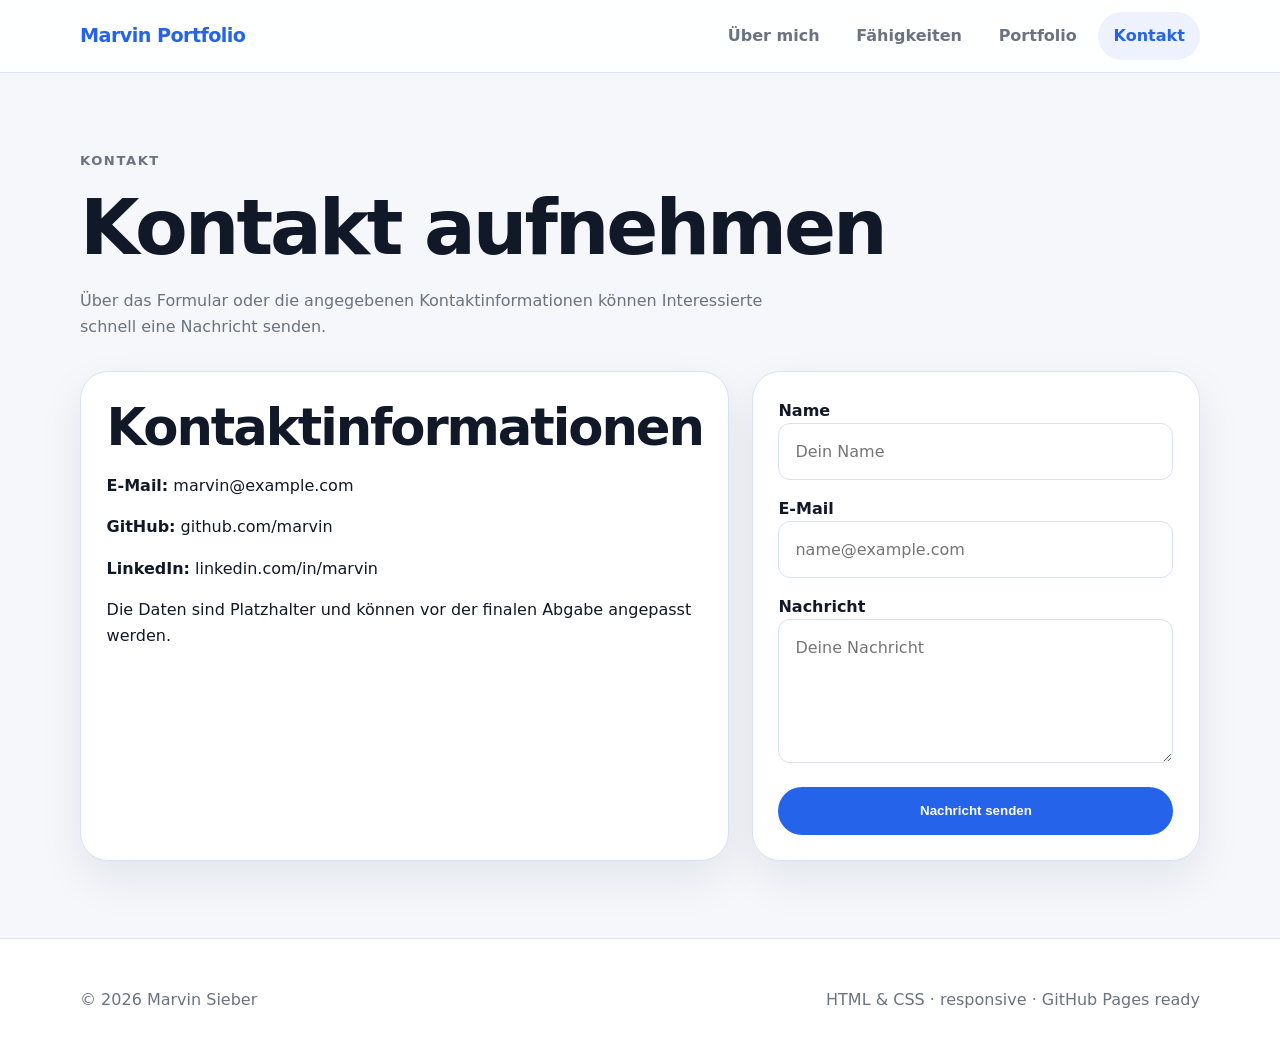
==== contact.html @ 94d1c649 "Initial Commit For Pages" ====
<!DOCTYPE html>
<html lang="de">
<head>
	<meta charset="UTF-8">
	<meta name="viewport" content="width=device-width, initial-scale=1.0">
	<title>Kontakt | Marvin Portfolio</title>
	<meta name="description" content="Persönliche Portfolio-Website mit Über mich, Fähigkeiten, Portfolio und Kontakt.">
	<link rel="stylesheet" href="css/styles.css">
</head>
<body>
	<a class="skip-link" href="#main">Zum Inhalt springen</a>
	<header class="site-header">
		<div class="nav">
			
<a class="logo" href="index.html">Marvin Portfolio</a>
<button class="nav__toggle" type="button">Menü</button>
<nav class="nav__links" aria-label="Hauptnavigation">
	<a href="index.html" >Über mich</a>
	<a href="skills.html" >Fähigkeiten</a>
	<a href="portfolio.html" >Portfolio</a>
	<a href="contact.html" aria-current="page">Kontakt</a>
</nav>

		</div>
	</header>

	<main id="main">

		<section class="section">
			<div class="container">
				<div class="section-head">
					<p class="eyebrow">Kontakt</p>
					<h1>Kontakt aufnehmen</h1>
					<p>
						Über das Formular oder die angegebenen Kontaktinformationen können Interessierte
						schnell eine Nachricht senden.
					</p>
				</div>

				<div class="contact-layout">
					<aside class="contact-card">
						<h2>Kontaktinformationen</h2>
						<p><strong>E-Mail:</strong> marvin@example.com</p>
						<p><strong>GitHub:</strong> github.com/marvin</p>
						<p><strong>LinkedIn:</strong> linkedin.com/in/marvin</p>
						<p>
							Die Daten sind Platzhalter und können vor der finalen Abgabe angepasst werden.
						</p>
					</aside>

					<form class="contact-card form" action="#" method="post">
						<div>
							<label for="name">Name</label>
							<input class="input" id="name" name="name" type="text" placeholder="Dein Name" required>
						</div>
						<div>
							<label for="email">E-Mail</label>
							<input class="input" id="email" name="email" type="email" placeholder="name@example.com" required>
						</div>
						<div>
							<label for="message">Nachricht</label>
							<textarea class="input" id="message" name="message" placeholder="Deine Nachricht" required></textarea>
						</div>
						<button class="button button--primary" type="submit">Nachricht senden</button>
					</form>
				</div>
			</div>
		</section>

	</main>

	<footer class="footer">
		<div class="footer__inner">
			<p>© 2026 Marvin Sieber</p>
			<p>HTML & CSS · responsive · GitHub Pages ready</p>
		</div>
	</footer>
</body>
</html>
---- css/styles.css ----
:root {
	--color-bg: #f5f7fb;
	--color-surface: #ffffff;
	--color-surface-soft: #eef2ff;
	--color-primary: #2563eb;
	--color-secondary: #14b8a6;
	--color-text: #111827;
	--color-muted: #6b7280;
	--color-border: #d9e2ef;
	--shadow-soft: 0 18px 45px rgba(15, 23, 42, 0.08);
	--radius-lg: 28px;
	--radius-md: 18px;
	--radius-sm: 12px;
	--max-width: 1120px;
	--space-page: clamp(1rem, 2vw, 2rem);
	--font-main: system-ui, -apple-system, BlinkMacSystemFont, "Segoe UI", sans-serif;
}

* {
	box-sizing: border-box;
}

html {
	font-size: 100%;
	scroll-behavior: smooth;
}

body {
	margin: 0;
	background: var(--color-bg);
	color: var(--color-text);
	font-family: var(--font-main);
	line-height: 1.6;
}

img,
video {
	max-width: 100%;
	height: auto;
	display: block;
}

a {
	color: inherit;
	text-decoration: none;
}

.skip-link {
	position: absolute;
	left: 1rem;
	top: -4rem;
	background: var(--color-text);
	color: white;
	padding: 0.75rem 1rem;
	border-radius: var(--radius-sm);
	z-index: 999;
}

.skip-link:focus {
	top: 1rem;
}

.site-header {
	position: sticky;
	top: 0;
	z-index: 20;
	background: rgba(255, 255, 255, 0.9);
	backdrop-filter: blur(14px);
	border-bottom: 1px solid var(--color-border);
}

.nav {
	width: min(var(--max-width), calc(100% - 2 * var(--space-page)));
	margin: 0 auto;
	min-height: 4.5rem;
	display: flex;
	align-items: center;
	justify-content: space-between;
	gap: 1rem;
}

.logo {
	font-weight: 800;
	font-size: 1.2rem;
	color: var(--color-primary);
	letter-spacing: -0.03em;
}

.nav__toggle {
	display: none;
	border: 0;
	background: var(--color-primary);
	color: white;
	border-radius: 999px;
	padding: 0.7rem 1rem;
	font: inherit;
	font-weight: 700;
	cursor: pointer;
}

.nav__links {
	display: flex;
	align-items: center;
	gap: 0.4rem;
	flex-wrap: wrap;
}

.nav__links a {
	padding: 0.7rem 0.95rem;
	border-radius: 999px;
	color: var(--color-muted);
	font-weight: 650;
}

.nav__links a:hover,
.nav__links a[aria-current="page"] {
	background: var(--color-surface-soft);
	color: var(--color-primary);
}

.container {
	width: min(var(--max-width), calc(100% - 2 * var(--space-page)));
	margin: 0 auto;
}

.section {
	padding: clamp(2.5rem, 6vw, 5rem) 0;
}

.hero {
	padding: clamp(3rem, 7vw, 6rem) 0;
}

.hero__grid {
	display: grid;
	grid-template-columns: 1.15fr 0.85fr;
	gap: clamp(2rem, 5vw, 4rem);
	align-items: center;
}

.eyebrow {
	margin: 0 0 0.8rem;
	color: var(--color-secondary);
	text-transform: uppercase;
	letter-spacing: 0.12em;
	font-size: 0.82rem;
	font-weight: 800;
}

h1,
h2,
h3 {
	line-height: 1.15;
	letter-spacing: -0.04em;
	margin: 0;
}

h1 {
	font-size: clamp(2.4rem, 6vw, 4.8rem);
}

h2 {
	font-size: clamp(2rem, 4vw, 3.2rem);
}

h3 {
	font-size: clamp(1.25rem, 2vw, 1.6rem);
}

.lead {
	font-size: clamp(1.05rem, 2vw, 1.25rem);
	color: var(--color-muted);
	margin: 1.3rem 0 0;
	max-width: 64ch;
}

.actions {
	display: flex;
	flex-wrap: wrap;
	gap: 0.9rem;
	margin-top: 2rem;
}

.button {
	display: inline-flex;
	align-items: center;
	justify-content: center;
	border-radius: 999px;
	padding: 0.9rem 1.2rem;
	font-weight: 800;
	border: 2px solid transparent;
	cursor: pointer;
}

.button--primary {
	background: var(--color-primary);
	color: white;
}

.button--secondary {
	background: white;
	color: var(--color-primary);
	border-color: var(--color-border);
}

.hero-card,
.card,
.project-card,
.contact-card,
.media-card {
	background: var(--color-surface);
	border: 1px solid var(--color-border);
	border-radius: var(--radius-lg);
	box-shadow: var(--shadow-soft);
}

.hero-card {
	padding: clamp(1rem, 3vw, 1.6rem);
}

.hero-card img {
	border-radius: calc(var(--radius-lg) - 0.5rem);
	background: var(--color-surface-soft);
}

.stats {
	display: grid;
	grid-template-columns: repeat(3, 1fr);
	gap: 1rem;
	margin-top: 1rem;
}

.stat {
	background: var(--color-surface-soft);
	border-radius: var(--radius-md);
	padding: 1rem;
	text-align: center;
}

.stat strong {
	display: block;
	font-size: 1.4rem;
	color: var(--color-primary);
}

.section-head {
	margin-bottom: 2rem;
}

.section-head p {
	max-width: 70ch;
	color: var(--color-muted);
}

.grid {
	display: grid;
	gap: 1.2rem;
}

.grid--2 {
	grid-template-columns: repeat(2, minmax(0, 1fr));
}

.grid--3 {
	grid-template-columns: repeat(3, minmax(0, 1fr));
}

.card {
	padding: clamp(1.2rem, 2vw, 1.6rem);
}

.card__icon {
	width: 3rem;
	height: 3rem;
	border-radius: 1rem;
	display: grid;
	place-items: center;
	background: var(--color-surface-soft);
	color: var(--color-primary);
	font-weight: 900;
	margin-bottom: 1rem;
}

.skill-list {
	list-style: none;
	padding: 0;
	margin: 1rem 0 0;
	display: grid;
	gap: 0.9rem;
}

.skill-list li {
	display: grid;
	gap: 0.35rem;
}

.skill-top {
	display: flex;
	justify-content: space-between;
	gap: 1rem;
	font-weight: 750;
}

.skill-bar {
	height: 0.7rem;
	background: #e5e7eb;
	border-radius: 999px;
	overflow: hidden;
}

.skill-bar span {
	display: block;
	height: 100%;
	background: linear-gradient(90deg, var(--color-primary), var(--color-secondary));
	border-radius: inherit;
}

.project-card {
	overflow: hidden;
}

.project-card__body {
	padding: 1.3rem;
}

.project-card img {
	aspect-ratio: 3 / 2;
	width: 100%;
	object-fit: cover;
	background: var(--color-surface-soft);
}

.tags {
	display: flex;
	flex-wrap: wrap;
	gap: 0.5rem;
	margin-top: 1rem;
}

.tag {
	background: var(--color-surface-soft);
	color: var(--color-primary);
	border-radius: 999px;
	padding: 0.35rem 0.65rem;
	font-size: 0.88rem;
	font-weight: 750;
}

.contact-layout {
	display: grid;
	grid-template-columns: 0.9fr 1.1fr;
	gap: 1.4rem;
}

.contact-card {
	padding: clamp(1.2rem, 2vw, 1.8rem);
}

.form {
	display: grid;
	gap: 1rem;
}

.form label {
	font-weight: 750;
}

.input {
	width: 100%;
	border: 1px solid var(--color-border);
	border-radius: var(--radius-sm);
	padding: 0.9rem 1rem;
	font: inherit;
	background: white;
}

textarea.input {
	min-height: 9rem;
	resize: vertical;
}

.media-card {
	overflow: hidden;
}

.video-placeholder {
	min-height: 18rem;
	display: grid;
	place-items: center;
	background:
		linear-gradient(135deg, rgba(37, 99, 235, 0.84), rgba(20, 184, 166, 0.84)),
		radial-gradient(circle at top left, #ffffff 0, transparent 35%);
	color: white;
	text-align: center;
	padding: 2rem;
}

.video-placeholder strong {
	display: block;
	font-size: 1.5rem;
}

.footer {
	border-top: 1px solid var(--color-border);
	padding: 2rem 0;
	color: var(--color-muted);
	background: white;
}

.footer__inner {
	width: min(var(--max-width), calc(100% - 2 * var(--space-page)));
	margin: 0 auto;
	display: flex;
	justify-content: space-between;
	gap: 1rem;
	flex-wrap: wrap;
}

@media (max-width: 820px) {
	.nav {
		align-items: flex-start;
		padding: 0.85rem 0;
		flex-direction: column;
	}

	.nav__toggle {
		display: inline-flex;
	}

	.nav__links {
		width: 100%;
		display: none;
		flex-direction: column;
		align-items: stretch;
	}

	.nav__links a {
		background: var(--color-surface-soft);
	}

	.nav:focus-within .nav__links,
	.nav:hover .nav__links {
		display: flex;
	}

	.hero__grid,
	.grid--2,
	.grid--3,
	.contact-layout {
		grid-template-columns: 1fr;
	}

	.stats {
		grid-template-columns: 1fr;
	}
}
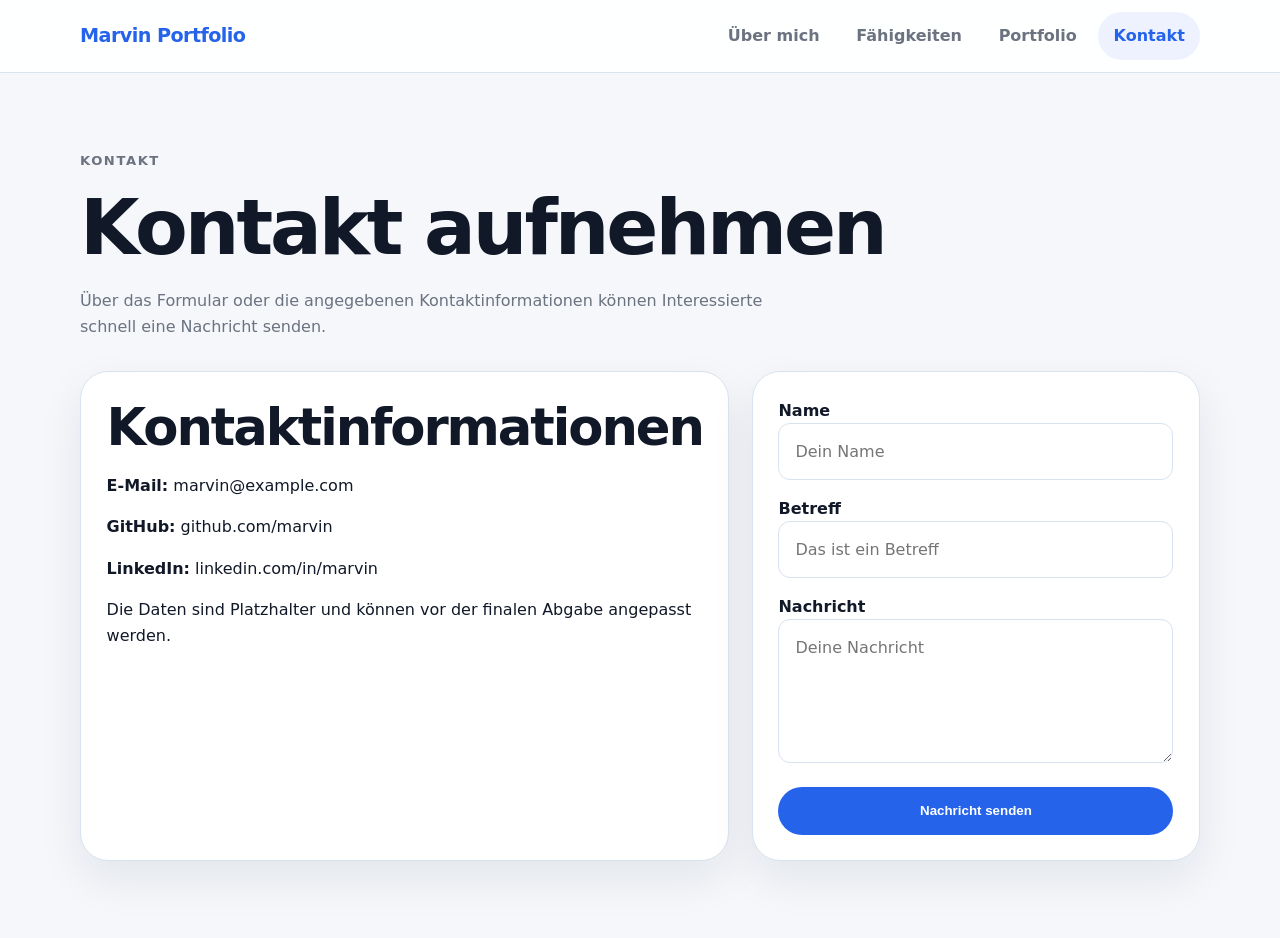
==== commit 8ee7d8e8: "Adding send_message.js" ====
--- a/contact.html
+++ b/contact.html
@@ -54,14 +54,15 @@
 							<input class="input" id="name" name="name" type="text" placeholder="Dein Name" required>
 						</div>
 						<div>
-							<label for="email">E-Mail</label>
-							<input class="input" id="email" name="email" type="email" placeholder="name@example.com" required>
+							<label for="subject">Betreff</label>
+							<input class="input" id="subject" name="subject" type="text" placeholder="Das ist ein Betreff" required>
 						</div>
 						<div>
 							<label for="message">Nachricht</label>
 							<textarea class="input" id="message" name="message" placeholder="Deine Nachricht" required></textarea>
 						</div>
-						<button class="button button--primary" type="submit">Nachricht senden</button>
+						<button class="button button--primary" type="submit" id="send-message">Nachricht senden</button>
+						<script src="send_message.js"/>
 					</form>
 				</div>
 			</div>
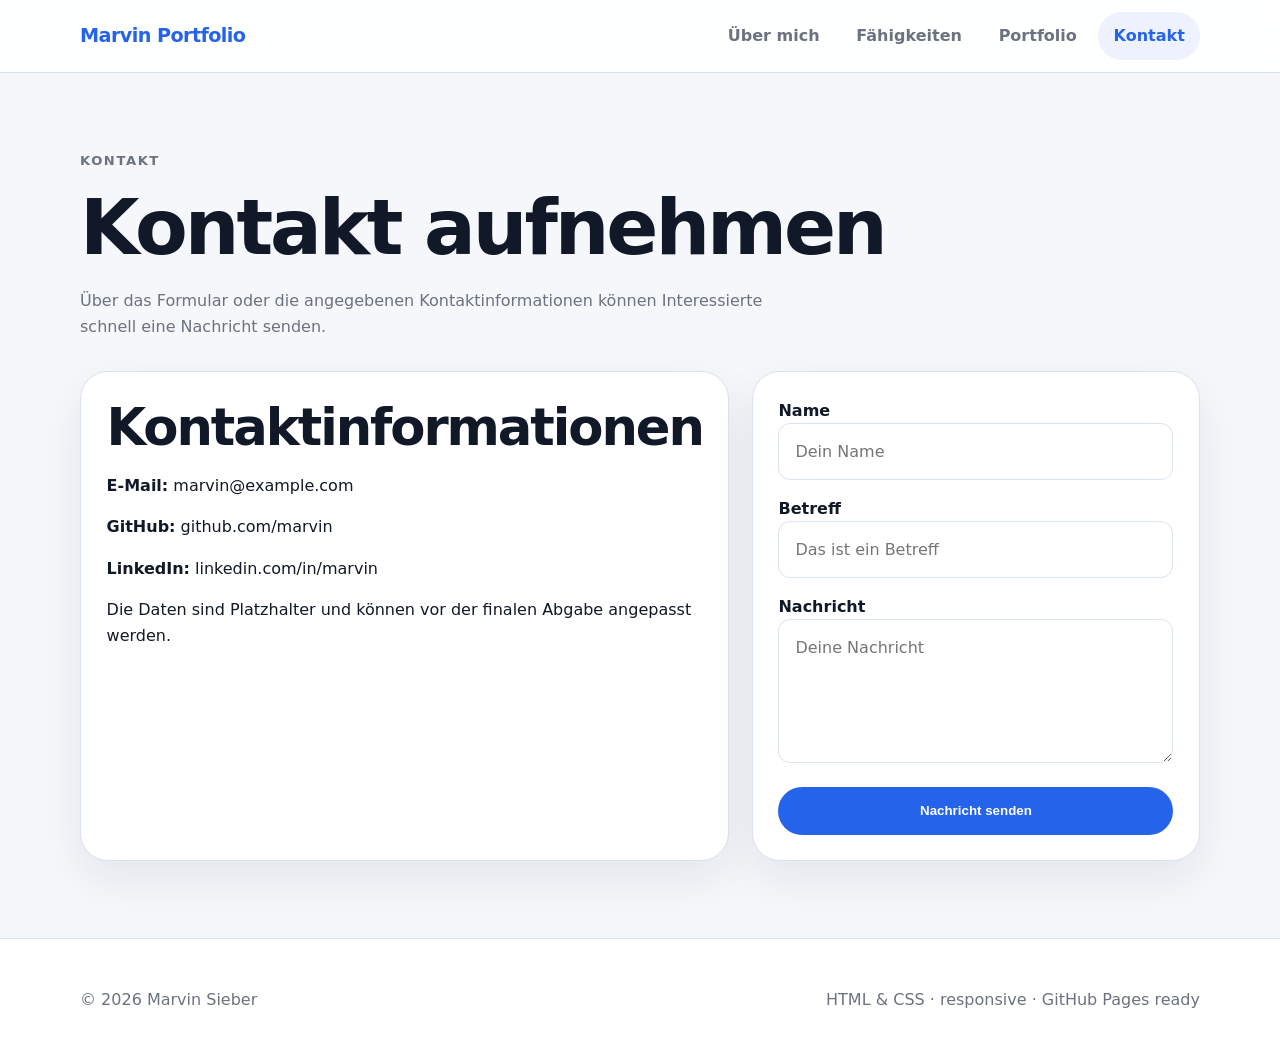
==== commit d808728b: "Fixing send_message.js" ====
--- a/contact.html
+++ b/contact.html
@@ -62,7 +62,7 @@
 							<textarea class="input" id="message" name="message" placeholder="Deine Nachricht" required></textarea>
 						</div>
 						<button class="button button--primary" type="submit" id="send-message">Nachricht senden</button>
-						<script src="send_message.js"/>
+						<script src="send_message.js"></script>
 					</form>
 				</div>
 			</div>
